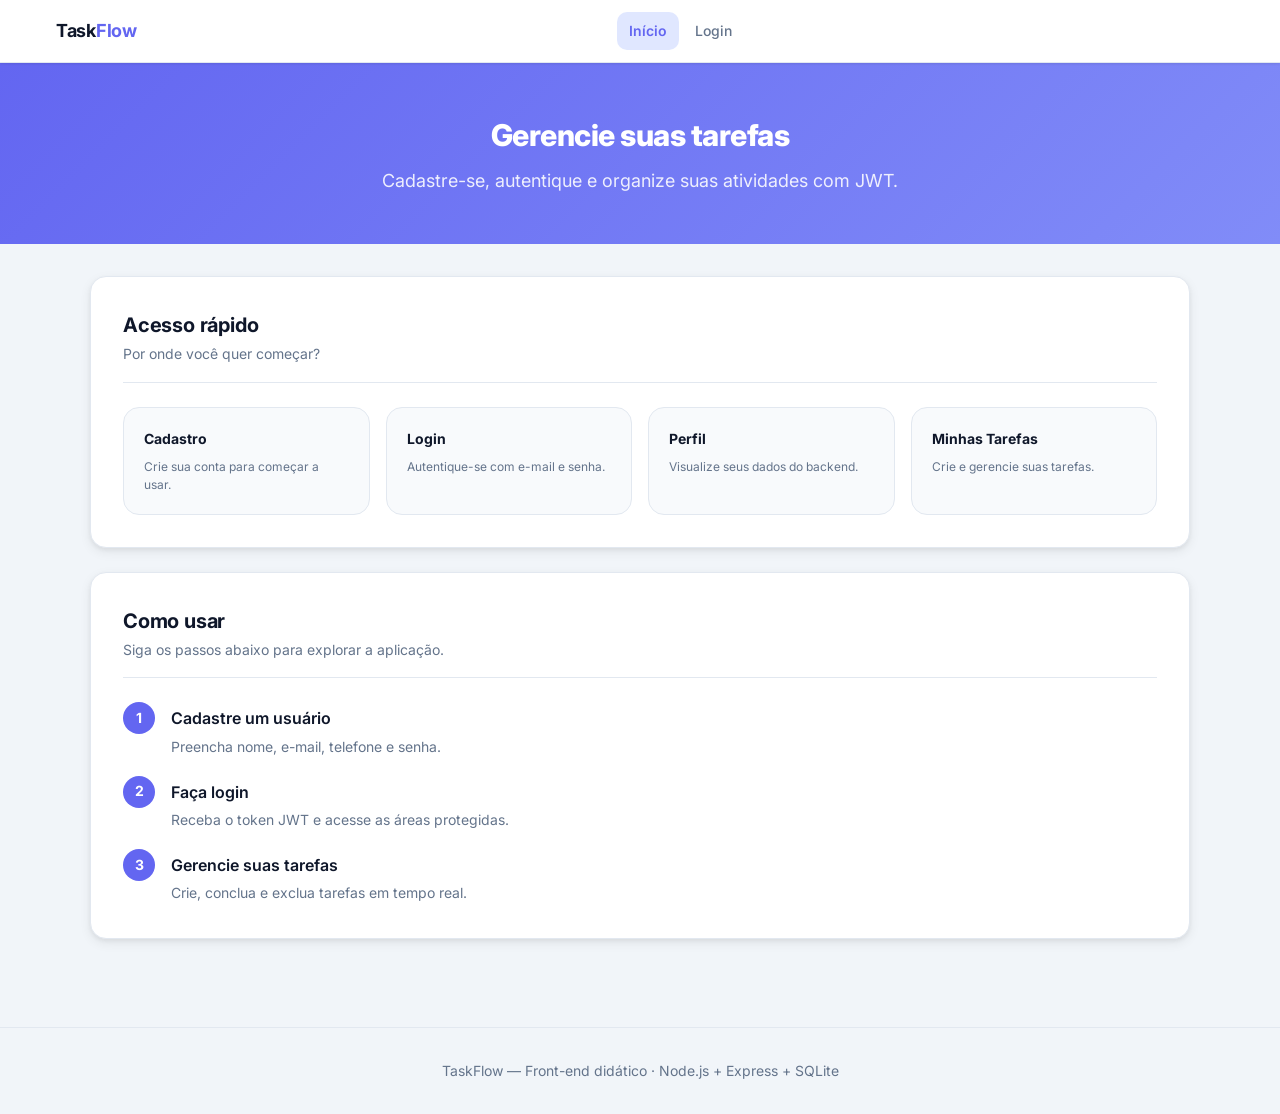
==== index.html @ d965caed "melhorias no frontend" ====
<!DOCTYPE html>
<html lang="pt-br">
<head>
    <meta charset="UTF-8">
    <meta name="viewport" content="width=device-width, initial-scale=1.0">
    <title>TaskFlow — Gerenciamento de Tarefas</title>
    <link rel="preconnect" href="https://fonts.googleapis.com">
    <link rel="preconnect" href="https://fonts.gstatic.com" crossorigin>
    <link href="https://fonts.googleapis.com/css2?family=Inter:wght@400;500;600;700;800&display=swap" rel="stylesheet">
    <link rel="stylesheet" href="css/style.css">
</head>
<body>

    <!-- ── NAVBAR ── -->
    <nav class="topbar">
        <div class="topbar-inner">
            <a class="topbar-brand" href="index.html">
                <span class="brand-name">Task<span>Flow</span></span>
            </a>
            <div class="topbar-nav">
                <a class="nav-link active" href="index.html">Início</a>
                <a class="nav-link" href="cadastro.html">Cadastro</a>
                <a class="nav-link" href="login.html">Login</a>
                <a class="nav-link" href="perfil.html">Perfil</a>
                <a class="nav-link" href="tarefas.html">Tarefas</a>
            </div>
            <div class="topbar-actions">
                <button id="topbar-logout" class="secondary small is-hidden" type="button">Sair</button>
            </div>
        </div>
    </nav>

    <!-- ── HERO ── -->
    <div class="page-hero">
        <h1>Gerencie suas tarefas</h1>
        <p>Cadastre-se, autentique e organize suas atividades com JWT.</p>
    </div>

    <!-- ── CONTEÚDO ── -->
    <div class="container">

        <section class="card">
            <div class="card-header">
                <div>
                    <h2>Acesso rápido</h2>
                    <p>Por onde você quer começar?</p>
                </div>
            </div>
            <div class="quick-links">
                <a class="quick-link-item" href="cadastro.html">
                    <span class="ql-title">Cadastro</span>
                    <span class="ql-desc">Crie sua conta para começar a usar.</span>
                </a>
                <a class="quick-link-item" href="login.html">
                    <span class="ql-title">Login</span>
                    <span class="ql-desc">Autentique-se com e-mail e senha.</span>
                </a>
                <a class="quick-link-item" href="perfil.html">
                    <span class="ql-title">Perfil</span>
                    <span class="ql-desc">Visualize seus dados do backend.</span>
                </a>
                <a class="quick-link-item" href="tarefas.html">
                    <span class="ql-title">Minhas Tarefas</span>
                    <span class="ql-desc">Crie e gerencie suas tarefas.</span>
                </a>
            </div>
        </section>

        <section class="card">
            <div class="card-header">
                <div>
                    <h2>Como usar</h2>
                    <p>Siga os passos abaixo para explorar a aplicação.</p>
                </div>
            </div>
            <div class="steps">
                <div class="step">
                    <div class="step-number">1</div>
                    <div class="step-content">
                        <strong>Cadastre um usuário</strong>
                        <span>Preencha nome, e-mail, telefone e senha.</span>
                    </div>
                </div>
                <div class="step">
                    <div class="step-number">2</div>
                    <div class="step-content">
                        <strong>Faça login</strong>
                        <span>Receba o token JWT e acesse as áreas protegidas.</span>
                    </div>
                </div>
                <div class="step">
                    <div class="step-number">3</div>
                    <div class="step-content">
                        <strong>Gerencie suas tarefas</strong>
                        <span>Crie, conclua e exclua tarefas em tempo real.</span>
                    </div>
                </div>
            </div>
        </section>

    </div>

    <footer>TaskFlow — Front-end didático · Node.js + Express + SQLite</footer>
    <script src="js/api.js"></script>
</body>
</html>
---- css/style.css ----
/* ============================================================
   VARIÁVEIS DE DESIGN (tokens)
   ============================================================ */
:root {
    /* Cores primárias */
    --color-primary:        #6366f1;   /* índigo vibrante */
    --color-primary-dark:   #4f46e5;
    --color-primary-light:  #e0e7ff;

    /* Cores de superfície */
    --color-bg:             #f1f5f9;
    --color-surface:        #ffffff;
    --color-surface-alt:    #f8fafc;
    --color-border:         #e2e8f0;

    /* Cores de texto */
    --color-text:           #0f172a;
    --color-text-muted:     #64748b;

    /* Feedback */
    --color-success:        #16a34a;
    --color-success-bg:     #dcfce7;
    --color-error:          #dc2626;
    --color-error-bg:       #fee2e2;
    --color-warning:        #d97706;
    --color-warning-bg:     #fef3c7;

    /* Ações destrutivas / neutras */
    --color-danger:         #ef4444;
    --color-danger-dark:    #dc2626;
    --color-neutral:        #94a3b8;
    --color-neutral-dark:   #64748b;

    /* Espaçamento base */
    --space-1: 4px;
    --space-2: 8px;
    --space-3: 12px;
    --space-4: 16px;
    --space-5: 20px;
    --space-6: 24px;
    --space-8: 32px;
    --space-10: 40px;
    --space-12: 48px;

    /* Tipografia */
    --font-sans: 'Inter', system-ui, -apple-system, sans-serif;
    --font-size-xs:   0.75rem;
    --font-size-sm:   0.875rem;
    --font-size-base: 1rem;
    --font-size-lg:   1.125rem;
    --font-size-xl:   1.25rem;
    --font-size-2xl:  1.5rem;
    --font-size-3xl:  1.875rem;

    /* Sombras */
    --shadow-sm:  0 1px 3px rgba(0,0,0,.06), 0 1px 2px rgba(0,0,0,.04);
    --shadow-md:  0 4px 12px rgba(0,0,0,.07), 0 2px 4px rgba(0,0,0,.05);
    --shadow-lg:  0 10px 30px rgba(0,0,0,.10), 0 4px 10px rgba(0,0,0,.06);

    /* Bordas */
    --radius-sm:  6px;
    --radius-md:  10px;
    --radius-lg:  16px;
    --radius-xl:  24px;
    --radius-full: 9999px;

    /* Transições */
    --transition: 0.18s ease;
}

/* ============================================================
   RESET & BASE
   ============================================================ */
*, *::before, *::after {
    box-sizing: border-box;
    margin: 0;
    padding: 0;
}

html { scroll-behavior: smooth; }

body {
    font-family: var(--font-sans);
    font-size: var(--font-size-base);
    background: var(--color-bg);
    color: var(--color-text);
    min-height: 100vh;
    line-height: 1.6;
    -webkit-font-smoothing: antialiased;
}

/* ============================================================
   TOPBAR / NAVBAR
   ============================================================ */
.topbar {
    background: var(--color-surface);
    border-bottom: 1px solid var(--color-border);
    box-shadow: var(--shadow-sm);
    position: sticky;
    top: 0;
    z-index: 100;
}

.topbar-inner {
    width: min(1200px, 96%);
    margin: 0 auto;
    display: flex;
    align-items: center;
    justify-content: space-between;
    padding: var(--space-3) var(--space-4);
    gap: var(--space-4);
}

.topbar-brand {
    display: flex;
    align-items: center;
    gap: var(--space-2);
    text-decoration: none;
    color: var(--color-text);
}

.topbar-brand .brand-icon {
    width: 36px;
    height: 36px;
    background: var(--color-primary);
    border-radius: var(--radius-md);
    display: flex;
    align-items: center;
    justify-content: center;
    color: white;
    font-size: 18px;
    flex-shrink: 0;
}

.topbar-brand .brand-name {
    font-size: var(--font-size-lg);
    font-weight: 700;
    color: var(--color-text);
    letter-spacing: -0.3px;
}

.topbar-brand .brand-name span {
    color: var(--color-primary);
}

.brand-icon img {
    width: 20px;
    height: 20px;
    object-fit: contain;
}

.topbar-nav {
    display: flex;
    align-items: center;
    gap: var(--space-1);
    flex-wrap: wrap;
}

.topbar-actions {
    display: flex;
    align-items: center;
    gap: var(--space-2);
}

.nav-link {
    display: inline-flex;
    align-items: center;
    gap: var(--space-1);
    padding: var(--space-2) var(--space-3);
    border-radius: var(--radius-md);
    text-decoration: none;
    font-size: var(--font-size-sm);
    font-weight: 500;
    color: var(--color-text-muted);
    transition: color var(--transition), background var(--transition);
}

.nav-link:hover {
    color: var(--color-primary);
    background: var(--color-primary-light);
}

.nav-link.active {
    color: var(--color-primary);
    background: var(--color-primary-light);
    font-weight: 600;
}

/* ============================================================
   PAGE HERO (substitui o <header> antigo)
   ============================================================ */
.page-hero {
    background: linear-gradient(135deg, var(--color-primary) 0%, #818cf8 100%);
    color: white;
    padding: var(--space-12) var(--space-4);
    text-align: center;
}

.page-hero h1 {
    font-size: var(--font-size-3xl);
    font-weight: 800;
    letter-spacing: -0.5px;
    margin-bottom: var(--space-2);
}

.page-hero p {
    font-size: var(--font-size-lg);
    opacity: 0.88;
}

/* ============================================================
   LAYOUT
   ============================================================ */
.container {
    width: min(1100px, 96%);
    margin: 0 auto;
    padding: var(--space-8) 0 var(--space-12);
}

/* página centrada (login / cadastro) */
.container.center {
    max-width: 480px;
}

/* ============================================================
   CARD
   ============================================================ */
.card {
    background: var(--color-surface);
    border: 1px solid var(--color-border);
    border-radius: var(--radius-lg);
    padding: var(--space-8);
    margin-bottom: var(--space-6);
    box-shadow: var(--shadow-md);
}

.card-header {
    display: flex;
    align-items: center;
    gap: var(--space-3);
    margin-bottom: var(--space-6);
    padding-bottom: var(--space-4);
    border-bottom: 1px solid var(--color-border);
}

.card-header .card-icon {
    width: 40px;
    height: 40px;
    background: var(--color-primary-light);
    border-radius: var(--radius-md);
    display: flex;
    align-items: center;
    justify-content: center;
    font-size: 20px;
    flex-shrink: 0;
}

.card-icon img {
    width: 20px;
    height: 20px;
    object-fit: contain;
}

.card-header h2 {
    font-size: var(--font-size-xl);
    font-weight: 700;
    color: var(--color-text);
    letter-spacing: -0.2px;
}

.card-header p {
    font-size: var(--font-size-sm);
    color: var(--color-text-muted);
    margin-top: 2px;
}

/* card de instrução sutil */
.card.info-card {
    background: var(--color-primary-light);
    border-color: #c7d2fe;
    box-shadow: none;
    padding: var(--space-5) var(--space-6);
}

.card.info-card p {
    color: #3730a3;
    font-size: var(--font-size-sm);
    line-height: 1.6;
}

/* ============================================================
   FORMULÁRIOS
   ============================================================ */
.form-field {
    margin-bottom: var(--space-5);
}

.form-field label {
    display: block;
    margin-bottom: var(--space-2);
    font-size: var(--font-size-sm);
    font-weight: 600;
    color: var(--color-text);
}

.form-field input {
    width: 100%;
    padding: 10px var(--space-4);
    border: 1.5px solid var(--color-border);
    border-radius: var(--radius-md);
    background: var(--color-surface-alt);
    font-size: var(--font-size-base);
    color: var(--color-text);
    transition: border-color var(--transition), box-shadow var(--transition);
    outline: none;
}

.form-field input:focus {
    border-color: var(--color-primary);
    box-shadow: 0 0 0 3px rgba(99, 102, 241, 0.15);
    background: white;
}

.form-field input::placeholder {
    color: var(--color-neutral);
}

/* ============================================================
   BOTÕES
   ============================================================ */
button,
button[type="submit"],
a.button {
    display: inline-flex;
    align-items: center;
    justify-content: center;
    gap: var(--space-2);
    padding: 10px var(--space-5);
    border: none;
    border-radius: var(--radius-md);
    font-family: var(--font-sans);
    font-size: var(--font-size-sm);
    font-weight: 600;
    cursor: pointer;
    text-decoration: none;
    transition: background var(--transition), transform var(--transition), box-shadow var(--transition);
    line-height: 1;
    white-space: nowrap;

    /* padrão: primário */
    background: var(--color-primary);
    color: white;
}

button:hover,
button[type="submit"]:hover,
a.button:hover {
    background: var(--color-primary-dark);
    box-shadow: 0 4px 12px rgba(99,102,241,0.3);
    transform: translateY(-1px);
}

button:active,
button[type="submit"]:active,
a.button:active {
    transform: translateY(0);
}

button.full-width {
    width: 100%;
    padding: 12px var(--space-5);
    font-size: var(--font-size-base);
}

button.secondary,
a.button.secondary {
    background: transparent;
    color: var(--color-text-muted);
    border: 1.5px solid var(--color-border);
    box-shadow: none;
}

button.secondary:hover,
a.button.secondary:hover {
    background: var(--color-surface-alt);
    color: var(--color-text);
    border-color: var(--color-neutral);
    box-shadow: none;
}

button.danger {
    background: var(--color-danger);
    color: white;
}

button.danger:hover {
    background: var(--color-danger-dark);
    box-shadow: 0 4px 12px rgba(239,68,68,0.3);
}

button.small {
    padding: 6px 10px;
    font-size: var(--font-size-xs);
    border-radius: var(--radius-sm);
}

/* ============================================================
   HERO DA PÁGINA INICIAL — grid de acesso rápido
   ============================================================ */
.quick-links {
    display: grid;
    grid-template-columns: repeat(auto-fit, minmax(200px, 1fr));
    gap: var(--space-4);
    margin-top: var(--space-2);
}

.quick-link-item {
    display: flex;
    flex-direction: column;
    align-items: flex-start;
    gap: var(--space-2);
    padding: var(--space-5);
    border-radius: var(--radius-lg);
    background: var(--color-surface-alt);
    border: 1.5px solid var(--color-border);
    text-decoration: none;
    color: var(--color-text);
    transition: border-color var(--transition), box-shadow var(--transition), transform var(--transition);
}

.quick-link-item:hover {
    border-color: var(--color-primary);
    box-shadow: var(--shadow-md);
    transform: translateY(-2px);
}

.quick-link-item .ql-icon {
    display: inline-flex;
    align-items: center;
    justify-content: center;
}

.quick-link-item .ql-icon img {
    width: 24px;
    height: 24px;
    object-fit: contain;
}

.quick-link-item .ql-title {
    font-size: var(--font-size-sm);
    font-weight: 700;
}

.quick-link-item .ql-desc {
    font-size: var(--font-size-xs);
    color: var(--color-text-muted);
    line-height: 1.5;
}

/* passos de uso */
.steps {
    display: flex;
    flex-direction: column;
    gap: var(--space-4);
}

.step {
    display: flex;
    align-items: flex-start;
    gap: var(--space-4);
}

.step-number {
    width: 32px;
    height: 32px;
    background: var(--color-primary);
    color: white;
    border-radius: var(--radius-full);
    display: flex;
    align-items: center;
    justify-content: center;
    font-weight: 700;
    font-size: var(--font-size-sm);
    flex-shrink: 0;
}

.step-content {
    padding-top: 4px;
}

.step-content strong {
    display: block;
    font-weight: 600;
    margin-bottom: 2px;
}

.step-content span {
    font-size: var(--font-size-sm);
    color: var(--color-text-muted);
}

/* ============================================================
   PERFIL — info
   ============================================================ */
.perfil-grid {
    display: grid;
    grid-template-columns: repeat(auto-fit, minmax(200px, 1fr));
    gap: var(--space-4);
    margin-bottom: var(--space-5);
}

.perfil-item {
    background: var(--color-surface-alt);
    border: 1px solid var(--color-border);
    border-radius: var(--radius-md);
    padding: var(--space-4);
}

.perfil-item .pi-label {
    font-size: var(--font-size-xs);
    font-weight: 600;
    color: var(--color-text-muted);
    text-transform: uppercase;
    letter-spacing: 0.5px;
    margin-bottom: 4px;
}

.perfil-item .pi-value {
    font-size: var(--font-size-base);
    font-weight: 600;
    color: var(--color-text);
}

/* ============================================================
   TAREFAS — cards em grid
   ============================================================ */
.tarefas-grid {
    display: grid;
    grid-template-columns: repeat(auto-fill, minmax(280px, 1fr));
    gap: var(--space-4);
    margin-top: var(--space-4);
}

.tarefa-card {
    background: var(--color-surface);
    border: 1.5px solid var(--color-border);
    border-radius: var(--radius-lg);
    padding: var(--space-5);
    display: flex;
    flex-direction: column;
    gap: var(--space-3);
    transition: border-color var(--transition), box-shadow var(--transition);
}

.tarefa-card:hover {
    border-color: var(--color-primary);
    box-shadow: var(--shadow-md);
}

.tarefa-card.done {
    background: #f0fdf4;
    border-color: #bbf7d0;
}

.tarefa-card-title {
    font-size: var(--font-size-base);
    font-weight: 600;
    color: var(--color-text);
    word-break: break-word;
}

.tarefa-card.done .tarefa-card-title {
    text-decoration: line-through;
    color: var(--color-text-muted);
}

.tarefa-card-actions {
    display: flex;
    gap: var(--space-2);
    margin-top: auto;
    flex-wrap: wrap;
}

/* Badge de status nos cards */
.badge {
    display: inline-flex;
    align-items: center;
    gap: 5px;
    padding: 3px 10px;
    border-radius: var(--radius-full);
    font-size: var(--font-size-xs);
    font-weight: 700;
}

.badge.done {
    background: #dcfce7;
    color: #166534;
}

.badge.pending {
    background: #fef3c7;
    color: #92400e;
}

/* ============================================================
   TABELA (alternativa) — mantida para compatibilidade
   ============================================================ */
.table-wrapper {
    overflow-x: auto;
    border-radius: var(--radius-md);
    border: 1px solid var(--color-border);
    margin-top: var(--space-4);
}

table {
    width: 100%;
    border-collapse: collapse;
}

table th,
table td {
    padding: 12px var(--space-4);
    text-align: left;
    font-size: var(--font-size-sm);
    border-bottom: 1px solid var(--color-border);
}

table th {
    background: var(--color-surface-alt);
    font-weight: 600;
    color: var(--color-text-muted);
    text-transform: uppercase;
    font-size: var(--font-size-xs);
    letter-spacing: 0.5px;
}

table tbody tr:last-child td { border-bottom: none; }
table tbody tr:hover { background: #fafafa; }

/* Status na tabela (compatibilidade com js existente) */
.status {
    display: inline-flex;
    align-items: center;
}

.status.done  { color: var(--color-success); font-weight: 600; }
.status.pending { color: var(--color-warning); font-weight: 600; }

/* ============================================================
   ALERTAS
   ============================================================ */
.alert {
    display: flex;
    align-items: flex-start;
    gap: var(--space-3);
    padding: var(--space-4) var(--space-5);
    border-radius: var(--radius-md);
    margin: var(--space-4) 0;
    font-size: var(--font-size-sm);
    font-weight: 500;
    line-height: 1.5;
}

.alert.success {
    background: var(--color-success-bg);
    color: var(--color-success);
    border-left: 4px solid var(--color-success);
}

.alert.error {
    background: var(--color-error-bg);
    color: var(--color-error);
    border-left: 4px solid var(--color-error);
}

/* ============================================================
   LINKS AUXILIARES
   ============================================================ */
.links {
    display: flex;
    gap: var(--space-3);
    flex-wrap: wrap;
    margin-top: var(--space-5);
    align-items: center;
}

.links a {
    font-size: var(--font-size-sm);
    font-weight: 500;
    color: var(--color-primary);
    text-decoration: none;
    padding: 2px 0;
    border-bottom: 1.5px solid transparent;
    transition: border-color var(--transition);
}

.links a:hover {
    border-color: var(--color-primary);
}

/* separador nos links */
.links .sep {
    color: var(--color-neutral);
    user-select: none;
}

/* ============================================================
   FORMULÁRIO EM LINHA (adicionar tarefa)
   ============================================================ */
.form-inline {
    display: flex;
    gap: var(--space-3);
    align-items: flex-end;
}

.form-inline .form-field {
    flex: 1;
    margin-bottom: 0;
}

/* ============================================================
   VAZIO (quando não há tarefas)
   ============================================================ */
.empty-state {
    text-align: center;
    padding: var(--space-12) var(--space-4);
    color: var(--color-text-muted);
}

.empty-state .es-icon {
    display: inline-flex;
    align-items: center;
    justify-content: center;
    margin-bottom: var(--space-4);
    opacity: 0.5;
}

.empty-state .es-icon img {
    width: 48px;
    height: 48px;
    object-fit: contain;
}

.empty-state p {
    font-size: var(--font-size-base);
    font-weight: 500;
}

.view-switch {
    display: inline-flex;
    gap: var(--space-2);
    margin: var(--space-2) 0 var(--space-5);
}

.view-switch button.active {
    background: var(--color-primary);
    color: white;
    border-color: var(--color-primary);
}

.token-box {
    margin-top: var(--space-2);
    white-space: pre-wrap;
    word-break: break-word;
}

.is-hidden {
    display: none !important;
}

/* ============================================================
   FOOTER
   ============================================================ */
footer {
    text-align: center;
    color: var(--color-text-muted);
    font-size: var(--font-size-sm);
    padding: var(--space-8) var(--space-4);
    border-top: 1px solid var(--color-border);
    margin-top: var(--space-4);
}

/* ============================================================
   RESPONSIVIDADE
   ============================================================ */
@media (max-width: 600px) {
    .topbar-nav {
        gap: 0;
    }
    .page-hero h1 { font-size: var(--font-size-2xl); }
    .card { padding: var(--space-5); }
    .form-inline { flex-direction: column; align-items: stretch; }
    .tarefas-grid { grid-template-columns: 1fr; }
}
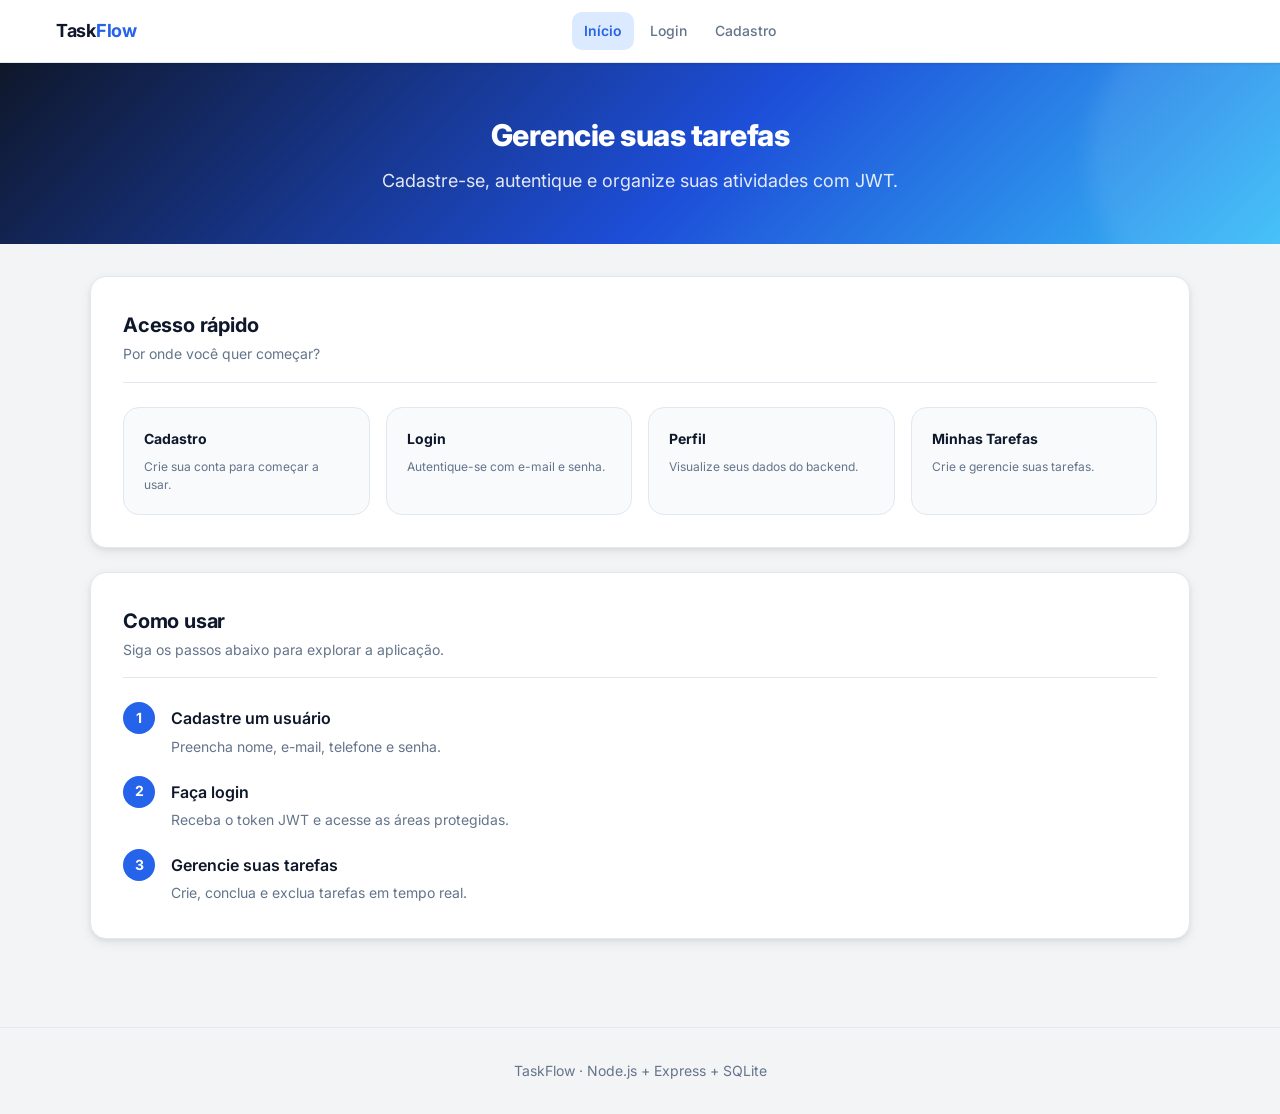
==== commit 12cf72e0: "melhorias no projeto" ====
--- a/index.html
+++ b/index.html
@@ -3,7 +3,9 @@
 <head>
     <meta charset="UTF-8">
     <meta name="viewport" content="width=device-width, initial-scale=1.0">
-    <title>TaskFlow — Gerenciamento de Tarefas</title>
+    <title>TaskFlow</title>
+
+    <!-- ── ESTILOS ── -->
     <link rel="preconnect" href="https://fonts.googleapis.com">
     <link rel="preconnect" href="https://fonts.gstatic.com" crossorigin>
     <link href="https://fonts.googleapis.com/css2?family=Inter:wght@400;500;600;700;800&display=swap" rel="stylesheet">
@@ -19,10 +21,8 @@
             </a>
             <div class="topbar-nav">
                 <a class="nav-link active" href="index.html">Início</a>
+                <a class="nav-link " href="login.html">Login</a>
                 <a class="nav-link" href="cadastro.html">Cadastro</a>
-                <a class="nav-link" href="login.html">Login</a>
-                <a class="nav-link" href="perfil.html">Perfil</a>
-                <a class="nav-link" href="tarefas.html">Tarefas</a>
             </div>
             <div class="topbar-actions">
                 <button id="topbar-logout" class="secondary small is-hidden" type="button">Sair</button>
@@ -100,7 +100,9 @@
 
     </div>
 
-    <footer>TaskFlow — Front-end didático · Node.js + Express + SQLite</footer>
+    <footer>TaskFlow · Node.js + Express + SQLite</footer>
+
+    <!-- ── SCRIPTS ── -->
     <script src="js/api.js"></script>
 </body>
 </html>
--- a/css/style.css
+++ b/css/style.css
@@ -2,13 +2,13 @@
    VARIÁVEIS DE DESIGN (tokens)
    ============================================================ */
 :root {
-    /* Cores primárias */
-    --color-primary:        #6366f1;   /* índigo vibrante */
-    --color-primary-dark:   #4f46e5;
-    --color-primary-light:  #e0e7ff;
+    /* Cores primárias (cinza, azul, verde) */
+    --color-primary:        #2563eb;
+    --color-primary-dark:   #1d4ed8;
+    --color-primary-light:  #dbeafe;
 
     /* Cores de superfície */
-    --color-bg:             #f1f5f9;
+    --color-bg:             #f3f4f6;
     --color-surface:        #ffffff;
     --color-surface-alt:    #f8fafc;
     --color-border:         #e2e8f0;
@@ -18,7 +18,7 @@
     --color-text-muted:     #64748b;
 
     /* Feedback */
-    --color-success:        #16a34a;
+    --color-success:        #15803d;
     --color-success-bg:     #dcfce7;
     --color-error:          #dc2626;
     --color-error-bg:       #fee2e2;
@@ -326,6 +326,61 @@
 }
 
 /* ============================================================
+   CLASSES SIMPLES DE APOIO (LEGIBILIDADE)
+   ============================================================ */
+.app-page {
+    padding-top: var(--space-8);
+    padding-bottom: var(--space-12);
+}
+
+.app-card {
+    margin-bottom: var(--space-6);
+    box-shadow: var(--shadow-md);
+}
+
+.app-profile-head {
+    display: flex;
+    flex-direction: column;
+    align-items: center;
+    gap: var(--space-6);
+}
+
+.app-overline {
+    text-transform: uppercase;
+    color: var(--color-primary);
+    font-size: var(--font-size-xs);
+    font-weight: 700;
+    margin-bottom: var(--space-2);
+}
+
+.app-title {
+    font-size: var(--font-size-2xl);
+    margin-bottom: var(--space-2);
+}
+
+.app-subtitle {
+    font-size: var(--font-size-xl);
+    margin-bottom: 2px;
+}
+
+.app-muted {
+    color: var(--color-text-muted);
+    margin-bottom: 0;
+}
+
+.app-actions {
+    display: flex;
+    flex-wrap: wrap;
+    gap: var(--space-2);
+    margin-top: var(--space-4);
+}
+
+.app-header {
+    padding-bottom: var(--space-3);
+    margin-bottom: var(--space-2);
+}
+
+/* ============================================================
    BOTÕES
    ============================================================ */
 button,
@@ -569,6 +624,13 @@
     word-break: break-word;
 }
 
+.tarefa-card-desc {
+    font-size: var(--font-size-sm);
+    color: var(--color-text-muted);
+    margin-top: 2px;
+    word-break: break-word;
+}
+
 .tarefa-card.done .tarefa-card-title {
     text-decoration: line-through;
     color: var(--color-text-muted);
@@ -610,6 +672,12 @@
     border-radius: var(--radius-md);
     border: 1px solid var(--color-border);
     margin-top: var(--space-4);
+}
+
+.table-actions {
+    display: flex;
+    gap: var(--space-2);
+    flex-wrap: wrap;
 }
 
 table {
@@ -752,6 +820,105 @@
     margin: var(--space-2) 0 var(--space-5);
 }
 
+.view-switch-simple {
+    display: flex;
+    gap: var(--space-2);
+    margin-bottom: var(--space-4);
+    flex-wrap: wrap;
+}
+
+.view-switch-simple button {
+    border: 1px solid var(--color-border);
+    background: #fff;
+    color: var(--color-text);
+}
+
+.view-switch-simple button.active {
+    background: var(--color-primary);
+    color: #fff;
+    border-color: var(--color-primary);
+}
+
+.task-form-simple {
+    display: grid;
+    grid-template-columns: 1fr 220px auto;
+    gap: var(--space-3);
+    align-items: end;
+    margin-bottom: var(--space-4);
+}
+
+.task-form-simple select {
+    width: 100%;
+    padding: 10px var(--space-3);
+    border: 1px solid var(--color-border);
+    border-radius: var(--radius-md);
+    font-size: var(--font-size-base);
+    background: #fff;
+}
+
+.task-form-modal textarea,
+.task-form-modal select,
+.task-form-modal input {
+    width: 100%;
+    padding: 10px var(--space-3);
+    border: 1px solid var(--color-border);
+    border-radius: var(--radius-md);
+    font-family: var(--font-sans);
+    font-size: var(--font-size-base);
+}
+
+.status-pill {
+    display: inline-flex;
+    align-items: center;
+    padding: 4px 10px;
+    border-radius: 999px;
+    font-size: var(--font-size-xs);
+    font-weight: 700;
+}
+
+.status-pill.novo {
+    background: #e5e7eb;
+    color: #374151;
+}
+
+.status-pill.andamento {
+    background: #dbeafe;
+    color: #1d4ed8;
+}
+
+.status-pill.concluida {
+    background: #dcfce7;
+    color: #166534;
+}
+
+.kanban-board {
+    display: grid;
+    grid-template-columns: repeat(3, minmax(0, 1fr));
+    gap: var(--space-4);
+}
+
+.kanban-column h3 {
+    font-size: var(--font-size-base);
+    margin-bottom: var(--space-3);
+}
+
+.kanban-list {
+    min-height: 260px;
+    display: flex;
+    flex-direction: column;
+    gap: var(--space-3);
+}
+
+.kanban-card,
+.tarefa-card {
+    cursor: grab;
+}
+
+.kanban-card:active,
+.tarefa-card:active {
+    cursor: grabbing;
+}
+
 .view-switch button.active {
     background: var(--color-primary);
     color: white;
@@ -766,6 +933,143 @@
 
 .is-hidden {
     display: none !important;
+}
+
+/* ============================================================
+   BOOTSTRAP OVERRIDES E NOVOS COMPONENTES
+   ============================================================ */
+.page-hero {
+    background: linear-gradient(135deg, #0f172a 0%, #1d4ed8 55%, #38bdf8 100%);
+    position: relative;
+    overflow: hidden;
+}
+
+.page-hero::after {
+    content: '';
+    position: absolute;
+    inset: auto -10% -40% auto;
+    width: 320px;
+    height: 320px;
+    border-radius: 50%;
+    background: rgba(255, 255, 255, 0.08);
+    filter: blur(10px);
+}
+
+.page-hero .container {
+    position: relative;
+    z-index: 1;
+}
+
+.profile-avatar,
+.profile-avatar-lg {
+    width: 112px;
+    height: 112px;
+    border-radius: 50%;
+    object-fit: cover;
+    border: 4px solid rgba(255, 255, 255, 0.85);
+    box-shadow: var(--shadow-md);
+    background: var(--color-surface);
+}
+
+.profile-avatar-lg {
+    width: 144px;
+    height: 144px;
+}
+
+.profile-avatar-wrap {
+    flex: 0 0 auto;
+}
+
+.task-card {
+    border: 1px solid rgba(15, 23, 42, 0.08);
+    border-radius: var(--radius-lg);
+}
+
+.task-card.done {
+    border-color: rgba(34, 197, 94, 0.35);
+    background: linear-gradient(180deg, rgba(34, 197, 94, 0.08), rgba(255, 255, 255, 1));
+}
+
+.task-title.done {
+    text-decoration: line-through;
+    color: var(--color-text-muted);
+}
+
+.kanban-column {
+    background: var(--color-surface);
+    border: 1px solid var(--color-border);
+    border-radius: var(--radius-lg);
+    padding: var(--space-4);
+    box-shadow: var(--shadow-sm);
+}
+
+.kanban-list {
+    min-height: 240px;
+}
+
+.kanban-card {
+    background: var(--color-surface-alt);
+    border: 1px solid var(--color-border);
+    border-left: 4px solid var(--color-primary);
+    border-radius: var(--radius-md);
+    padding: var(--space-4);
+    box-shadow: var(--shadow-sm);
+}
+
+.kanban-card.done {
+    border-left-color: var(--color-success);
+}
+
+.kanban-card .task-title {
+    color: var(--color-text);
+}
+
+.btn-group.view-switch .btn {
+    min-width: 120px;
+}
+
+.btn-group.view-switch .btn.active {
+    box-shadow: var(--shadow-sm);
+}
+
+.table-responsive {
+    border: 1px solid var(--color-border);
+    border-radius: var(--radius-lg);
+    overflow: hidden;
+}
+
+.token-box {
+    background: #0f172a;
+    color: #e2e8f0;
+    border-radius: var(--radius-md);
+    padding: var(--space-4);
+    min-height: 72px;
+    margin: 0;
+}
+
+.modal-content {
+    border-radius: var(--radius-lg);
+}
+
+.modal-header,
+.modal-footer {
+    border-color: var(--color-border);
+}
+
+.form-label {
+    font-weight: 600;
+}
+
+.form-control,
+.form-select {
+    border-radius: var(--radius-md);
+    border-color: var(--color-border);
+}
+
+.form-control:focus,
+.form-select:focus {
+    border-color: var(--color-primary);
+    box-shadow: 0 0 0 0.25rem rgba(99, 102, 241, 0.15);
 }
 
 /* ============================================================
@@ -791,4 +1095,13 @@
     .card { padding: var(--space-5); }
     .form-inline { flex-direction: column; align-items: stretch; }
     .tarefas-grid { grid-template-columns: 1fr; }
-}
+    .task-form-simple { grid-template-columns: 1fr; }
+    .kanban-board { grid-template-columns: 1fr; }
+}
+
+@media (min-width: 992px) {
+    .app-profile-head {
+        flex-direction: row;
+        align-items: center;
+    }
+}
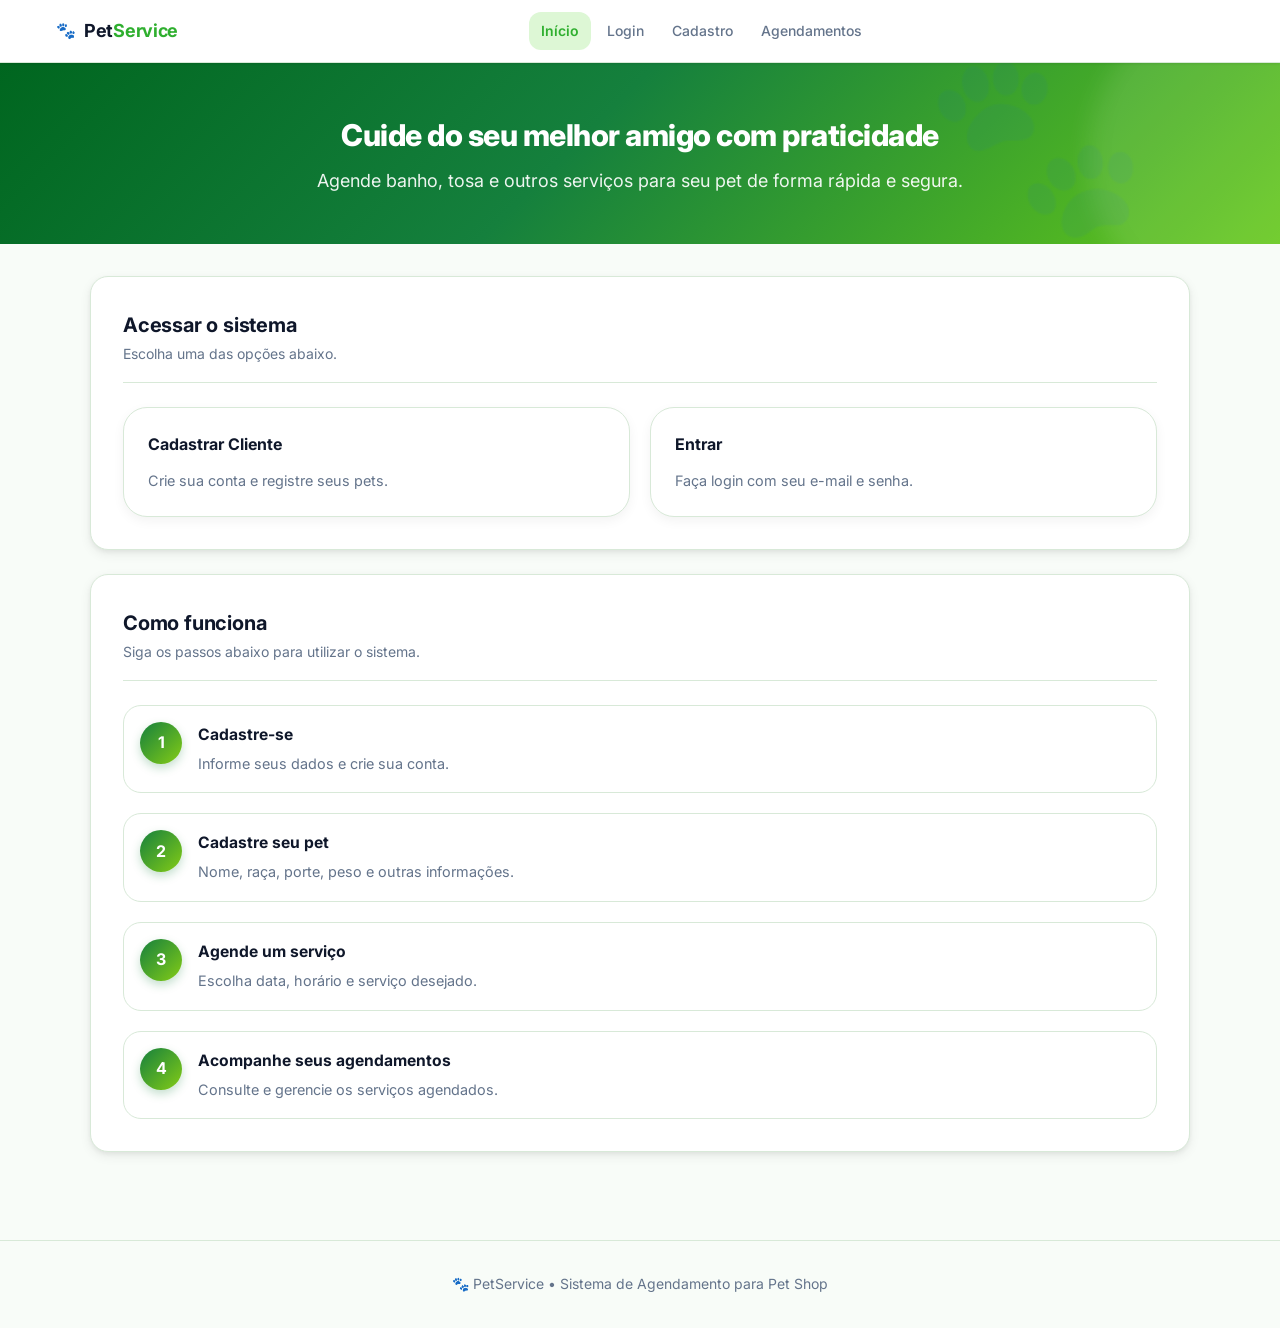
==== commit 156f4227: "novas atualizações em 17/06" ====
--- a/index.html
+++ b/index.html
@@ -1,108 +1,157 @@
 <!DOCTYPE html>
-<html lang="pt-br">
+<html lang="pt-BR">
+
 <head>
     <meta charset="UTF-8">
     <meta name="viewport" content="width=device-width, initial-scale=1.0">
-    <title>TaskFlow</title>
+    <title>PetService</title>
 
-    <!-- ── ESTILOS ── -->
     <link rel="preconnect" href="https://fonts.googleapis.com">
     <link rel="preconnect" href="https://fonts.gstatic.com" crossorigin>
+
     <link href="https://fonts.googleapis.com/css2?family=Inter:wght@400;500;600;700;800&display=swap" rel="stylesheet">
+
     <link rel="stylesheet" href="css/style.css">
 </head>
+
 <body>
 
-    <!-- ── NAVBAR ── -->
+    <!-- NAVBAR -->
     <nav class="topbar">
         <div class="topbar-inner">
+
             <a class="topbar-brand" href="index.html">
-                <span class="brand-name">Task<span>Flow</span></span>
+                🐾 <span class="brand-name">Pet<span>Service</span></span>
             </a>
+
             <div class="topbar-nav">
                 <a class="nav-link active" href="index.html">Início</a>
-                <a class="nav-link " href="login.html">Login</a>
+                <a class="nav-link" href="login.html">Login</a>
                 <a class="nav-link" href="cadastro.html">Cadastro</a>
+                <a class="nav-link" href="agendas.html">Agendamentos</a>
             </div>
+
             <div class="topbar-actions">
-                <button id="topbar-logout" class="secondary small is-hidden" type="button">Sair</button>
+                <button id="topbar-logout" class="secondary small is-hidden" type="button">
+                    Sair
+                </button>
             </div>
+
         </div>
     </nav>
 
-    <!-- ── HERO ── -->
-    <div class="page-hero">
-        <h1>Gerencie suas tarefas</h1>
-        <p>Cadastre-se, autentique e organize suas atividades com JWT.</p>
-    </div>
+    <!-- HERO -->
+    <section class="page-hero">
 
-    <!-- ── CONTEÚDO ── -->
-    <div class="container">
+        <h1>Cuide do seu melhor amigo com praticidade</h1>
 
+        <p>
+            Agende banho, tosa e outros serviços para seu pet de forma rápida e segura.
+        </p>
+
+    </section>
+
+    <!-- CONTEÚDO -->
+    <main class="container">
+
+        <!-- ACESSOS RÁPIDOS -->
         <section class="card">
+
             <div class="card-header">
                 <div>
-                    <h2>Acesso rápido</h2>
-                    <p>Por onde você quer começar?</p>
+                    <h2>Acessar o sistema</h2>
+                    <p>Escolha uma das opções abaixo.</p>
                 </div>
             </div>
+
             <div class="quick-links">
+
                 <a class="quick-link-item" href="cadastro.html">
-                    <span class="ql-title">Cadastro</span>
-                    <span class="ql-desc">Crie sua conta para começar a usar.</span>
+                    <span class="ql-title">Cadastrar Cliente</span>
+                    <span class="ql-desc">
+                        Crie sua conta e registre seus pets.
+                    </span>
                 </a>
+
                 <a class="quick-link-item" href="login.html">
-                    <span class="ql-title">Login</span>
-                    <span class="ql-desc">Autentique-se com e-mail e senha.</span>
+                    <span class="ql-title">Entrar</span>
+                    <span class="ql-desc">
+                        Faça login com seu e-mail e senha.
+                    </span>
                 </a>
-                <a class="quick-link-item" href="perfil.html">
-                    <span class="ql-title">Perfil</span>
-                    <span class="ql-desc">Visualize seus dados do backend.</span>
-                </a>
-                <a class="quick-link-item" href="tarefas.html">
-                    <span class="ql-title">Minhas Tarefas</span>
-                    <span class="ql-desc">Crie e gerencie suas tarefas.</span>
-                </a>
+
             </div>
+
         </section>
 
+        <!-- PASSO A PASSO -->
         <section class="card">
+
             <div class="card-header">
                 <div>
-                    <h2>Como usar</h2>
-                    <p>Siga os passos abaixo para explorar a aplicação.</p>
+                    <h2>Como funciona</h2>
+                    <p>Siga os passos abaixo para utilizar o sistema.</p>
                 </div>
             </div>
+
             <div class="steps">
+
                 <div class="step">
                     <div class="step-number">1</div>
                     <div class="step-content">
-                        <strong>Cadastre um usuário</strong>
-                        <span>Preencha nome, e-mail, telefone e senha.</span>
+                        <strong>Cadastre-se</strong>
+                        <span>
+                            Informe seus dados e crie sua conta.
+                        </span>
                     </div>
                 </div>
+
                 <div class="step">
                     <div class="step-number">2</div>
                     <div class="step-content">
-                        <strong>Faça login</strong>
-                        <span>Receba o token JWT e acesse as áreas protegidas.</span>
+                        <strong>Cadastre seu pet</strong>
+                        <span>
+                            Nome, raça, porte, peso e outras informações.
+                        </span>
                     </div>
                 </div>
+
                 <div class="step">
                     <div class="step-number">3</div>
                     <div class="step-content">
-                        <strong>Gerencie suas tarefas</strong>
-                        <span>Crie, conclua e exclua tarefas em tempo real.</span>
+                        <strong>Agende um serviço</strong>
+                        <span>
+                            Escolha data, horário e serviço desejado.
+                        </span>
                     </div>
                 </div>
+
+                <div class="step">
+                    <div class="step-number">4</div>
+                    <div class="step-content">
+                        <strong>Acompanhe seus agendamentos</strong>
+                        <span>
+                            Consulte e gerencie os serviços agendados.
+                        </span>
+                    </div>
+                </div>
+
             </div>
+
         </section>
 
-    </div>
+    </main>
 
-    <footer>TaskFlow · Node.js + Express + SQLite</footer>
+    <!-- FOOTER -->
+    <footer>
+        <p>
+            🐾 PetService • Sistema de Agendamento para Pet Shop
+        </p>
+    
+    </footer>
 
-    <!-- ── SCRIPTS ── -->
     <script src="js/api.js"></script>
+
 </body>
-</html>
+
+</html>
--- a/css/style.css
+++ b/css/style.css
@@ -2,28 +2,41 @@
    VARIÁVEIS DE DESIGN (tokens)
    ============================================================ */
 :root {
-    /* Cores primárias (cinza, azul, verde) */
-    --color-primary:        #2563eb;
-    --color-primary-dark:   #1d4ed8;
-    --color-primary-light:  #dbeafe;
+    /* Cores primárias (Verde e tons neutros) */
+     --color-primary: #2FAF2F;
+    --color-primary-dark: #006B1F;
+    --color-primary-light: #DDF7D5;
+
+    /* Cores secundárias (Verde e tons neutros) */
+    --color-secondary: #7ED321;
+    --color-secondary-dark: #65B815;
+    --color-secondary-light: #EEFAD7;
+
+    --color-accent: #A7D91A;
+
 
     /* Cores de superfície */
-    --color-bg:             #f3f4f6;
-    --color-surface:        #ffffff;
-    --color-surface-alt:    #f8fafc;
-    --color-border:         #e2e8f0;
+    --color-bg: #F8FCF8;
+    --color-surface: #FFFFFF;
+    --color-surface-alt: #F1F9F1;
+    --color-border: #D8E9D8;
 
     /* Cores de texto */
     --color-text:           #0f172a;
     --color-text-muted:     #64748b;
 
     /* Feedback */
-    --color-success:        #15803d;
-    --color-success-bg:     #dcfce7;
-    --color-error:          #dc2626;
-    --color-error-bg:       #fee2e2;
-    --color-warning:        #d97706;
-    --color-warning-bg:     #fef3c7;
+   --color-success: #16A34A;
+    --color-success-bg: #DCFCE7;
+
+    --color-error: #DC2626;
+    --color-error-bg: #FEE2E2;
+
+    --color-warning: #D97706;
+    --color-warning-bg: #FEF3C7;
+
+    --color-info: #0891B2;
+    --color-info-bg: #E0F2FE;
 
     /* Ações destrutivas / neutras */
     --color-danger:         #ef4444;
@@ -58,12 +71,11 @@
     --shadow-lg:  0 10px 30px rgba(0,0,0,.10), 0 4px 10px rgba(0,0,0,.06);
 
     /* Bordas */
-    --radius-sm:  6px;
-    --radius-md:  10px;
-    --radius-lg:  16px;
-    --radius-xl:  24px;
-    --radius-full: 9999px;
-
+    --radius-sm: 6px;
+    --radius-md: 12px;
+    --radius-lg: 18px;
+    --radius-xl: 24px;
+    --radius-pill: 999px;
     /* Transições */
     --transition: 0.18s ease;
 }
@@ -190,10 +202,31 @@
    PAGE HERO (substitui o <header> antigo)
    ============================================================ */
 .page-hero {
-    background: linear-gradient(135deg, var(--color-primary) 0%, #818cf8 100%);
+    background: linear-gradient(
+        135deg,
+        #00661f 0%,
+        #15803d 35%,
+        #65c81a 75%,
+        #a3e635 100%
+    );
+
     color: white;
     padding: var(--space-12) var(--space-4);
     text-align: center;
+    position: relative;
+    overflow: hidden;
+}
+
+/* Marca d'água */
+.page-hero::before {
+    content: "🐾";
+    position: relative;
+    right: 8%;
+    top: 50%;
+    transform: translateY(-50%);
+    font-size: 180px;
+    opacity: 0.08;
+    pointer-events: none;
 }
 
 .page-hero h1 {
@@ -201,11 +234,14 @@
     font-weight: 800;
     letter-spacing: -0.5px;
     margin-bottom: var(--space-2);
+    color: #ffffff;
 }
 
 .page-hero p {
     font-size: var(--font-size-lg);
-    opacity: 0.88;
+    color: rgba(255, 255, 255, 0.92);
+    max-width: 700px;
+    margin: 0 auto;
 }
 
 /* ============================================================
@@ -404,7 +440,12 @@
 
     /* padrão: primário */
     background: var(--color-primary);
-    color: white;
+
+    --color-danger: #EF4444;
+    --color-danger-dark: #DC2626;
+
+    --color-neutral: #94A3B8;
+    --color-neutral-dark: #64748B; 
 }
 
 button:hover,
@@ -458,100 +499,178 @@
     font-size: var(--font-size-xs);
     border-radius: var(--radius-sm);
 }
+  
 
 /* ============================================================
    HERO DA PÁGINA INICIAL — grid de acesso rápido
    ============================================================ */
+/* ===================================
+   LINKS RÁPIDOS
+=================================== */
 .quick-links {
     display: grid;
-    grid-template-columns: repeat(auto-fit, minmax(200px, 1fr));
-    gap: var(--space-4);
-    margin-top: var(--space-2);
+    grid-template-columns: repeat(auto-fit, minmax(240px, 1fr));
+    gap: var(--space-5);
+    margin-top: var(--space-4);
 }
 
 .quick-link-item {
     display: flex;
     flex-direction: column;
     align-items: flex-start;
-    gap: var(--space-2);
-    padding: var(--space-5);
-    border-radius: var(--radius-lg);
-    background: var(--color-surface-alt);
-    border: 1.5px solid var(--color-border);
+    gap: var(--space-3);
+
+    padding: var(--space-6);
+
+    background: #fff;
+    border: 1px solid var(--color-border);
+    border-radius: var(--radius-xl);
+
     text-decoration: none;
     color: var(--color-text);
-    transition: border-color var(--transition), box-shadow var(--transition), transform var(--transition);
+
+    box-shadow: 0 4px 12px rgba(0, 0, 0, .05);
+
+    position: relative;
+    overflow: hidden;
+
+    transition: all .25s ease;
+}
+
+.quick-link-item::before {
+    content: "";
+    position: absolute;
+    top: 0;
+    left: 0;
+
+    width: 4px;
+    height: 100%;
+
+    background: linear-gradient(
+        180deg,
+        #15803d,
+        #84cc16
+    );
+
+    transform: scaleY(0);
+    transition: transform .25s ease;
 }
 
 .quick-link-item:hover {
-    border-color: var(--color-primary);
-    box-shadow: var(--shadow-md);
-    transform: translateY(-2px);
+    transform: translateY(-6px);
+    border-color: #84cc16;
+    box-shadow: 0 12px 24px rgba(21, 128, 61, .15);
+}
+
+.quick-link-item:hover::before {
+    transform: scaleY(1);
 }
 
 .quick-link-item .ql-icon {
-    display: inline-flex;
+    width: 52px;
+    height: 52px;
+
+    display: flex;
     align-items: center;
     justify-content: center;
+
+    border-radius: 14px;
+
+    background: linear-gradient(
+        135deg,
+        rgba(21, 128, 61, .12),
+        rgba(132, 204, 22, .15)
+    );
 }
 
 .quick-link-item .ql-icon img {
-    width: 24px;
-    height: 24px;
+    width: 28px;
+    height: 28px;
     object-fit: contain;
 }
 
 .quick-link-item .ql-title {
-    font-size: var(--font-size-sm);
+    font-size: 1rem;
     font-weight: 700;
+    color: var(--color-text);
 }
 
 .quick-link-item .ql-desc {
-    font-size: var(--font-size-xs);
+    font-size: .9rem;
     color: var(--color-text-muted);
-    line-height: 1.5;
-}
-
-/* passos de uso */
+    line-height: 1.6;
+}
+
+/* ===================================
+   PASSO A PASSO
+=================================== */
 .steps {
     display: flex;
     flex-direction: column;
-    gap: var(--space-4);
+    gap: var(--space-5);
+    margin-top: var(--space-3);
 }
 
 .step {
     display: flex;
     align-items: flex-start;
     gap: var(--space-4);
+
+    padding: var(--space-4);
+    border-radius: var(--radius-lg);
+
+    background: #fff;
+    border: 1px solid var(--color-border);
+
+    transition: all .25s ease;
+}
+
+.step:hover {
+    border-color: #84cc16;
+    box-shadow: 0 8px 18px rgba(21, 128, 61, .08);
 }
 
 .step-number {
-    width: 32px;
-    height: 32px;
-    background: var(--color-primary);
+    width: 42px;
+    height: 42px;
+
+    background: linear-gradient(
+        135deg,
+        #15803d,
+        #84cc16
+    );
+
     color: white;
-    border-radius: var(--radius-full);
+    border-radius: 50%;
+
     display: flex;
     align-items: center;
     justify-content: center;
+
     font-weight: 700;
-    font-size: var(--font-size-sm);
+    font-size: 1rem;
+
     flex-shrink: 0;
+
+    box-shadow: 0 4px 10px rgba(21, 128, 61, .25);
 }
 
 .step-content {
-    padding-top: 4px;
+    flex: 1;
 }
 
 .step-content strong {
     display: block;
-    font-weight: 600;
-    margin-bottom: 2px;
+    font-size: .98rem;
+    font-weight: 700;
+    color: var(--color-text);
+    margin-bottom: 4px;
 }
 
 .step-content span {
-    font-size: var(--font-size-sm);
+    font-size: .9rem;
     color: var(--color-text-muted);
+    line-height: 1.6;
 }
 
 /* ============================================================
@@ -939,7 +1058,13 @@
    BOOTSTRAP OVERRIDES E NOVOS COMPONENTES
    ============================================================ */
 .page-hero {
-    background: linear-gradient(135deg, #0f172a 0%, #1d4ed8 55%, #38bdf8 100%);
+    background: linear-gradient(
+        135deg,
+        #00661f 0%,
+        #15803d 45%,
+        #65c81a 100%
+    );
+
     position: relative;
     overflow: hidden;
 }
@@ -948,17 +1073,35 @@
     content: '';
     position: absolute;
     inset: auto -10% -40% auto;
+
     width: 320px;
     height: 320px;
+
     border-radius: 50%;
-    background: rgba(255, 255, 255, 0.08);
-    filter: blur(10px);
+
+    background: rgba(255,255,255,.10);
+
+    filter: blur(12px);
+}
+
+.page-hero::before {
+    content: "🐾";
+    position: absolute;
+
+    left: 70%;
+    top: 50%;
+
+    transform: translateY(-55%);
+
+    font-size: 180px;
+    opacity: .08;
 }
 
 .page-hero .container {
     position: relative;
     z-index: 1;
 }
+
 
 .profile-avatar,
 .profile-avatar-lg {
